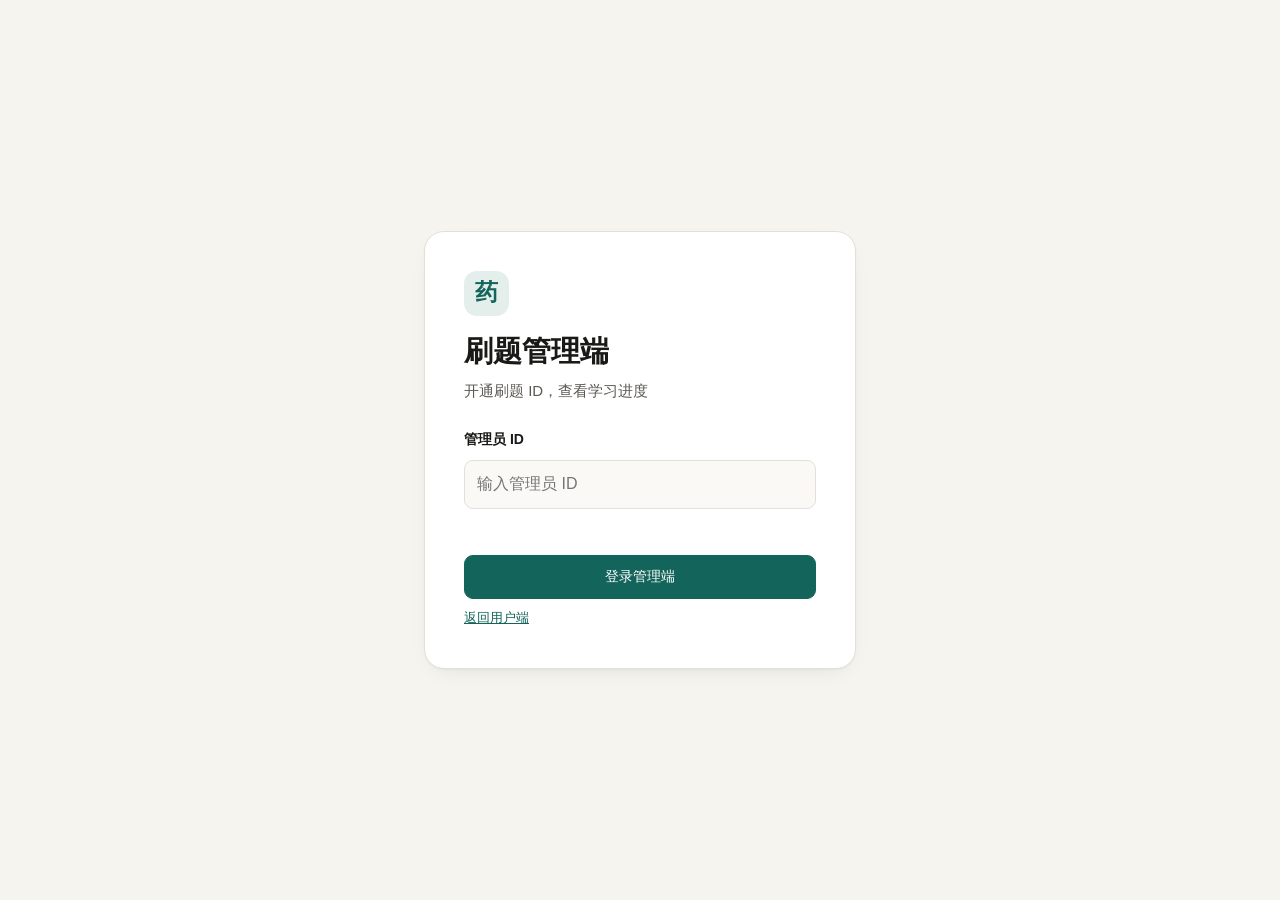
==== docs/admin/index.html @ aa3bf3d4 "Version the admin login module to bypass stale browser caches" ====
<!doctype html>
<html lang="zh-CN" data-theme="light">
<head>
  <meta charset="utf-8">
  <meta name="viewport" content="width=device-width, initial-scale=1">
  <meta name="referrer" content="no-referrer">
  <meta name="robots" content="noindex">
  <meta http-equiv="Content-Security-Policy" content="default-src 'self'; connect-src https://qjnqnchqqbuzjvlkytjl.supabase.co; style-src 'self'; object-src 'none'; base-uri 'none'; form-action 'none'">
  <title>药理学刷题 · 管理端</title>
  <link rel="icon" href="../icon.svg">
  <link rel="stylesheet" href="../quiz.css">
  <link rel="stylesheet" href="../portal.css">
</head>
<body>
<section class="portal" id="login">
  <div class="login-card">
    <div class="portal-icon" aria-hidden="true">药</div>
    <h1>刷题管理端</h1>
    <p>开通刷题 ID，查看学习进度</p>
    <form class="portal-form" id="admin-form">
      <label for="admin-id">管理员 ID</label>
      <input id="admin-id" type="password" autocomplete="off" spellcheck="false" placeholder="输入管理员 ID" required maxlength="40">
      <p id="login-error" class="form-error" role="alert"></p>
      <button class="btn primary" type="submit">登录管理端</button>
    </form>
    <a class="portal-link" href="../">返回用户端</a>
  </div>
</section>

<main class="admin-shell" id="dashboard" hidden>
  <header>
    <h1>刷题管理端</h1>
    <div><a href="../">打开用户端</a><button type="button" id="sign-out">退出登录</button></div>
  </header>
  <section class="admin-card">
    <h2>添加刷题 ID</h2>
    <form id="add-form" class="portal-form admin-form">
      <label for="student-label">姓名或备注</label>
      <input id="student-label" type="text" placeholder="用于在管理端区分学员" required maxlength="80" autocomplete="off">
      <button class="btn primary" type="submit">生成 ID</button>
    </form>
    <div class="issued" id="issued" hidden>
      <p>完整 ID 只在生成时显示，请复制后私下发给对应学员。</p>
      <div><input id="issued-id" type="text" readonly aria-label="新生成的刷题 ID"><button class="btn" type="button" id="copy-id">复制</button></div>
    </div>
    <p class="admin-feedback" id="feedback" role="status"></p>
  </section>

  <section class="admin-card admin-roster">
    <header>
      <h2>学员与学习进度 <small id="student-count"></small></h2>
      <button class="btn" type="button" id="reload">刷新</button>
    </header>
    <p id="empty-list">还没有学员，添加后可在此查看。</p>
    <div class="admin-table-wrap" id="table-wrap" hidden>
      <table class="admin-table">
        <thead><tr><th scope="col">学员</th><th scope="col">状态</th><th scope="col">已练题数</th><th scope="col">作答次数</th><th scope="col">正确率</th><th scope="col">错题</th><th scope="col">最近活动</th><th scope="col">操作</th></tr></thead>
        <tbody id="roster"></tbody>
      </table>
    </div>
  </section>
</main>
<script type="module" src="./admin.js?v=2"></script>
</body>
</html>
---- docs/quiz.css ----
:root{
  --bg:#F5F4EF; --bar:#CFE1DC; --surf:#FFFFFF; --surf2:#FAF9F5; --ink:#191917; --ink2:#5B5952; --ink3:#8C8A82;
  --line:#E3E0D7; --line2:#EFEDE6;
  --accent:#13645A; --accent-2:#0E4E46; --accent-soft:#E4EFEC; --btn:#13645A; --btn-2:#0C4C45;
  --ok:#2B7A53; --ok-soft:#E8F2EB; --bad:#B1443A; --bad-soft:#F8E9E6;
  --amber:#9A6B14; --amber-soft:#F8EFD9;
  --shadow:0 1px 2px rgba(25,25,23,.04), 0 8px 24px -12px rgba(25,25,23,.12);
  --r:14px;
}
[data-theme="dark"]{
  --bg:#15171A; --bar:#2B4B46; --surf:#1D2024; --surf2:#22262B; --ink:#E9E7E1; --ink2:#A2A099; --ink3:#76746E;
  --line:#2C3035; --line2:#262A2E;
  --accent:#5FBFAA; --accent-2:#8AD5C4; --accent-soft:#1E3531; --btn:#6FCFBD; --btn-2:#82DAC9;
  --ok:#66BF8E; --ok-soft:#1C2E25; --bad:#D98077; --bad-soft:#33231F;
  --amber:#D6A94F; --amber-soft:#2E2718;
  --shadow:0 1px 2px rgba(0,0,0,.3), 0 10px 30px -16px rgba(0,0,0,.6);
}
*{box-sizing:border-box;-webkit-tap-highlight-color:transparent}
html,body{margin:0;padding:0}
body{
  background:var(--bg); color:var(--ink);
  font-family:-apple-system,BlinkMacSystemFont,"PingFang SC","Hiragino Sans GB","Source Han Sans SC","Microsoft YaHei",sans-serif;
  font-size:15px; line-height:1.65; -webkit-font-smoothing:antialiased;
}
button{font-family:inherit;font-size:inherit;color:inherit;background:none;border:none;padding:0;cursor:pointer}
::selection{background:var(--accent-soft)}

.app{display:flex;min-height:100vh}
/* ---------- sidebar ---------- */
.side{
  width:236px;flex:0 0 236px;background:var(--surf);border-right:1px solid var(--line);
  padding:26px 18px 18px;display:flex;flex-direction:column;gap:22px;position:sticky;top:0;height:100vh;
}
.brand{padding:0 8px}
.brand b{display:block;font-size:19px;letter-spacing:.02em;font-weight:700}
.brand span{display:block;font-size:11.5px;color:var(--ink3);letter-spacing:.08em;margin-top:3px;text-transform:uppercase}
.nav{display:flex;flex-direction:column;gap:2px}
.nav button{
  display:flex;align-items:center;gap:10px;padding:9px 11px;border-radius:9px;
  color:var(--ink2);font-size:14.5px;text-align:left;transition:background .15s,color .15s;
}
.nav button:hover{background:var(--surf2);color:var(--ink)}
.nav button.on{background:var(--accent-soft);color:var(--accent);font-weight:600}
.nav button.on svg{stroke:var(--accent)}
.nav svg{width:17px;height:17px;stroke:var(--ink3);fill:none;stroke-width:1.7;stroke-linecap:round;stroke-linejoin:round;flex:0 0 17px}
.nav .cnt{margin-left:auto;font-size:11.5px;color:var(--ink3);font-variant-numeric:tabular-nums;background:var(--surf2);padding:1px 6px;border-radius:6px}
.side-foot{margin-top:auto;display:flex;flex-direction:column;gap:10px;border-top:1px solid var(--line2);padding-top:14px}
.tiny{font-size:12px;color:var(--ink3);line-height:1.6;padding:0 8px}
.iconbtn{
  display:flex;align-items:center;gap:8px;font-size:13px;color:var(--ink2);padding:7px 9px;border-radius:8px;
}
.iconbtn:hover{background:var(--surf2);color:var(--ink)}
.iconbtn svg{width:15px;height:15px;stroke:currentColor;fill:none;stroke-width:1.7;stroke-linecap:round;stroke-linejoin:round}

/* ---------- main ---------- */
main{flex:1;min-width:0;padding:40px 46px 90px;max-width:1080px;margin:0 auto}
.page-head{margin-bottom:30px}
.page-head h1{margin:0;font-size:27px;font-weight:700;letter-spacing:-.01em}
.page-head p{margin:7px 0 0;color:var(--ink2);font-size:13.5px}
.eyebrow{font-size:11.5px;letter-spacing:.14em;text-transform:uppercase;color:var(--ink3);margin-bottom:9px}

/* hero */
.hero{
  background:var(--surf);border:1px solid var(--line);border-radius:var(--r);padding:26px 28px;
  display:flex;align-items:center;gap:34px;box-shadow:var(--shadow);flex-wrap:wrap;
}
.ring{position:relative;width:112px;height:112px;flex:0 0 112px}
.ring .disc{
  width:100%;height:100%;border-radius:50%;
  background:conic-gradient(var(--accent) calc(var(--p) * 1%), var(--line2) 0);
  display:grid;place-items:center;
}
.ring .disc::after{content:"";position:absolute;inset:9px;background:var(--surf);border-radius:50%}
.ring .mid{position:relative;z-index:1;text-align:center;line-height:1.15}
.ring .mid b{display:block;font-size:26px;font-weight:700;font-variant-numeric:tabular-nums;letter-spacing:-.02em}
.ring .mid span{font-size:11px;color:var(--ink3)}
.kpis{display:flex;gap:32px;flex-wrap:wrap;flex:1;justify-content:space-between;padding-right:8px}
.kpi b{display:block;font-size:23px;font-weight:700;font-variant-numeric:tabular-nums;letter-spacing:-.01em}
.kpi span{font-size:12.5px;color:var(--ink3)}
.kpi small{font-size:12px;color:var(--ink3);margin-left:3px;font-weight:400}

/* quick */
.quick{display:grid;grid-template-columns:repeat(4,1fr);gap:12px;margin:16px 0 34px}
.qbtn{
  background:var(--surf);border:1px solid var(--line);border-radius:11px;padding:14px 16px;text-align:left;
  transition:border-color .15s,transform .15s,box-shadow .15s;
}
.qbtn:hover{border-color:var(--accent);box-shadow:var(--shadow);transform:translateY(-1px)}
.qbtn b{display:block;font-size:14.5px;font-weight:600}
.qbtn span{display:block;font-size:12px;color:var(--ink3);margin-top:3px}
.qbtn.primary{background:var(--btn);border-color:var(--btn);color:#fff}
.qbtn.primary b{color:#fff}
.qbtn.primary span{color:rgba(255,255,255,.72)}
.qbtn.primary:hover{background:var(--btn-2);border-color:var(--btn-2)}

.sec-title{display:flex;align-items:baseline;gap:10px;margin:0 0 14px}
.sec-title h2{margin:0;font-size:15px;font-weight:600;letter-spacing:.01em}
.sec-title em{font-style:normal;font-size:12.5px;color:var(--ink3)}

.chapters{display:grid;grid-template-columns:repeat(auto-fill,minmax(232px,1fr));gap:12px}
.chap{
  background:var(--surf);border:1px solid var(--line);border-radius:12px;padding:15px 16px 13px;text-align:left;
  transition:border-color .15s,box-shadow .15s,transform .15s;position:relative;overflow:hidden;
}
.chap:hover{border-color:var(--accent);box-shadow:var(--shadow);transform:translateY(-1px)}
.chap .row1{display:flex;justify-content:space-between;align-items:center;color:var(--ink3);font-size:11.5px;letter-spacing:.06em}
.chap .row1 .no{font-variant-numeric:tabular-nums;font-weight:600}
.chap h3{margin:7px 0 12px;font-size:14.5px;font-weight:600;line-height:1.45}
.track{height:3px;background:var(--line2);border-radius:2px;overflow:hidden}
.track i{display:block;height:100%;background:var(--accent);border-radius:2px;transition:width .4s}
.chap .meta{display:flex;justify-content:space-between;font-size:11.5px;color:var(--ink3);margin-top:8px;font-variant-numeric:tabular-nums}

/* ---------- practice ---------- */
.ptop{display:flex;align-items:center;gap:14px;margin-bottom:24px;position:sticky;top:0;z-index:20;background:var(--bg);padding:8px 0 10px}
.ptop .mid{flex:1;min-width:0}
.ptop .lbl{display:flex;justify-content:space-between;font-size:12px;color:var(--ink3);margin-bottom:6px;gap:12px}
.ptop .lbl b{color:var(--ink);font-weight:600;font-size:12.5px;white-space:nowrap;overflow:hidden;text-overflow:ellipsis}
.bar{height:3px;background:var(--line);border-radius:2px;overflow:hidden}
.bar i{display:block;height:100%;background:var(--accent);transition:width .3s}
.round{
  width:34px;height:34px;flex:0 0 34px;border-radius:9px;display:grid;place-items:center;
  border:1px solid var(--line);background:var(--surf);color:var(--ink2);
}
.round:hover{border-color:var(--accent);color:var(--accent)}
.round svg{width:16px;height:16px;stroke:currentColor;fill:none;stroke-width:1.8;stroke-linecap:round;stroke-linejoin:round}

.qcard{background:var(--surf);border:1px solid var(--line);border-radius:var(--r);padding:30px 34px 26px;box-shadow:var(--shadow)}
.qmeta{display:flex;align-items:center;gap:8px;margin-bottom:14px;flex-wrap:wrap}
.qmeta .qno{font-size:12px;color:var(--ink3);font-variant-numeric:tabular-nums;letter-spacing:.04em}
.pill{font-size:11px;padding:2px 7px;border-radius:5px;border:1px solid var(--line);color:var(--ink2);letter-spacing:.03em}
.pill.multi{background:var(--accent-soft);border-color:transparent;color:var(--accent)}
.pill.warn{background:var(--amber-soft);border-color:transparent;color:var(--amber)}
.pill.mine{background:var(--bad-soft);border-color:transparent;color:var(--bad)}
.stem{margin:0 0 22px;font-size:18.5px;line-height:1.72;font-weight:600;letter-spacing:.005em}
.stem .hl{background:linear-gradient(transparent 62%, var(--accent-soft) 0);padding:0 1px}

.opts{display:flex;flex-direction:column;gap:9px}
.opt{
  display:flex;gap:13px;align-items:flex-start;text-align:left;width:100%;
  border:1px solid var(--line);background:var(--surf);border-radius:10px;padding:12px 14px;
  transition:border-color .14s,background .14s;
}
.opt:hover{border-color:var(--ink3)}
.opt .k{
  flex:0 0 24px;height:24px;border-radius:6px;border:1px solid var(--line);background:var(--surf2);
  display:grid;place-items:center;font-size:12.5px;font-weight:600;color:var(--ink2);
  font-variant-numeric:tabular-nums;margin-top:1px;transition:all .14s;
}
.opt .body{flex:1;min-width:0;font-size:15px;line-height:1.68;color:var(--ink)}
.opt .ex{display:none;margin-top:6px;font-size:13px;line-height:1.65;color:var(--ink3);border-left:2px solid var(--line);padding-left:9px}
.opt .mk{flex:0 0 16px;height:16px;margin-top:4px;opacity:0;transition:opacity .15s}
.opt .mk svg{width:16px;height:16px;stroke-width:2.4;fill:none;stroke-linecap:round;stroke-linejoin:round}
.opt.picked{border-color:var(--ink);background:var(--surf2)}
.opt.picked .k{background:var(--ink);border-color:var(--ink);color:var(--surf)}
.opt.done{cursor:default}
.opt.done:hover{border-color:var(--line)}
.opt.right{border-color:var(--ok);background:var(--ok-soft)}
.opt.right .k{background:var(--ok);border-color:var(--ok);color:#fff}
.opt.right .mk{opacity:1;stroke:var(--ok)}
.opt.bad{border-color:var(--bad);background:var(--bad-soft)}
.opt.bad .k{background:var(--bad);border-color:var(--bad);color:#fff}
.opt.bad .mk{opacity:1;stroke:var(--bad)}
.opt.dim{opacity:.62}
.opt.filled .ex{display:block}
.opt.right .ex{border-color:rgba(43,122,83,.3)}
.opt.bad .ex{border-color:rgba(177,68,58,.3)}

.verdict{
  margin-top:20px;border-top:1px dashed var(--line);padding-top:16px;
  display:flex;align-items:center;gap:10px;flex-wrap:wrap;font-size:14px;animation:up .22s ease-out;
}
@keyframes up{from{opacity:0;transform:translateY(5px)}to{opacity:1;transform:none}}
.verdict .tag{font-weight:700;font-size:14.5px;display:inline-flex;align-items:center;gap:6px;white-space:nowrap}
.verdict .tag svg{width:16px;height:16px;flex:0 0 16px;stroke:currentColor;fill:none;stroke-width:2.6;stroke-linecap:round;stroke-linejoin:round}
.verdict .tag.ok{color:var(--ok)} .verdict .tag.bad{color:var(--bad)}
.verdict .key{color:var(--ink3);font-size:13px}
.verdict .key b{color:var(--ink);letter-spacing:.14em;font-size:14px;font-weight:700}
.verdict .key b.mine{color:var(--bad)}
.verdict .dot{color:var(--line);font-size:11px}
.warnbox{
  margin-top:14px;background:var(--amber-soft);color:var(--amber);border-radius:9px;
  padding:10px 13px;font-size:12.8px;line-height:1.65;
}
.bookline{margin-top:14px;display:flex;gap:10px;font-size:13px;color:var(--ink2);line-height:1.68;align-items:flex-start}
.bookline .bk{
  flex:0 0 auto;font-size:11px;padding:2px 7px;border-radius:5px;background:var(--surf2);
  border:1px solid var(--line);color:var(--ink2);letter-spacing:.04em;margin-top:2px;
}
.noteline{margin-top:11px;font-size:13px;color:var(--ink2);line-height:1.7}
.noteline::first-line{color:var(--ink2)}

.pfoot{display:flex;align-items:center;gap:10px;margin-top:20px}
.pfoot .sp{flex:1}
.btn{
  display:inline-flex;align-items:center;justify-content:center;gap:7px;height:40px;padding:0 20px;
  border-radius:9px;border:1px solid var(--line);background:var(--surf);font-size:14px;font-weight:500;
  transition:all .15s;
}
.btn:hover{border-color:var(--ink3)}
.btn.primary{background:var(--btn);border-color:var(--btn);color:#fff}
.btn.primary:hover{background:var(--btn-2);border-color:var(--btn-2)}
[data-theme="dark"] .btn.primary,[data-theme="dark"] .qbtn.primary{color:#0A1A17}
[data-theme="dark"] .qbtn.primary span{color:rgba(10,26,23,.62)}
[data-theme="dark"] .qbtn.primary b{color:#0A1A17}
.btn.ghost{border-color:transparent;color:var(--ink2)}
.btn.ghost:hover{background:var(--surf);color:var(--ink)}
.btn[disabled]{opacity:.4;cursor:not-allowed}
.btn svg{width:15px;height:15px;stroke:currentColor;fill:none;stroke-width:2;stroke-linecap:round;stroke-linejoin:round}
.kbd{font-size:11px;color:var(--ink3);border:1px solid var(--line);border-bottom-width:2px;border-radius:4px;padding:1px 5px;font-family:inherit}
.favbtn.on{color:var(--amber);border-color:var(--amber)}
.favbtn.on svg{fill:var(--amber);stroke:var(--amber)}

/* answer sheet */
.sheet{
  position:fixed;inset:0;z-index:60;background:rgba(20,20,18,.26);
  display:none;align-items:flex-start;justify-content:flex-end;
}
.sheet.on{display:flex}
.sheet .panel{
  width:min(400px,92vw);height:100%;background:var(--surf);border-left:1px solid var(--line);
  padding:22px 22px 28px;overflow:auto;animation:slide .25s cubic-bezier(.2,.8,.3,1);
}
@keyframes slide{from{transform:translateX(20px);opacity:.6}to{transform:none;opacity:1}}
.sheet h3{margin:0 0 4px;font-size:15px}
.sheet .sub{font-size:12px;color:var(--ink3);margin-bottom:18px}
.grid{display:grid;grid-template-columns:repeat(auto-fill,minmax(38px,1fr));gap:7px}
.cell{
  aspect-ratio:1;border-radius:7px;border:1px solid var(--line);font-size:12.5px;
  display:grid;place-items:center;color:var(--ink2);font-variant-numeric:tabular-nums;
}
.cell:hover{border-color:var(--ink3)}
.cell.cur{outline:2px solid var(--accent);outline-offset:-2px;font-weight:700}
.cell.right{background:var(--ok-soft);border-color:transparent;color:var(--ok);font-weight:600}
.cell.bad{background:var(--bad-soft);border-color:transparent;color:var(--bad);font-weight:600}
.cell.pick{background:var(--accent-soft);border-color:transparent;color:var(--accent);font-weight:700}
.legend{display:flex;gap:14px;font-size:11.5px;color:var(--ink3);margin:14px 0 20px;flex-wrap:wrap}
.legend i{display:inline-block;width:9px;height:9px;border-radius:3px;margin-right:5px;vertical-align:middle}

/* list */
.list{display:flex;flex-direction:column;gap:9px}
.item{
  background:var(--surf);border:1px solid var(--line);border-radius:11px;padding:14px 16px;text-align:left;
  display:flex;gap:12px;align-items:flex-start;transition:border-color .15s,box-shadow .15s;
}
.item:hover{border-color:var(--accent);box-shadow:var(--shadow)}
.item .txt{flex:1;min-width:0;font-size:14.3px;line-height:1.62}
.item .meta{font-size:11.5px;color:var(--ink3);margin-top:5px;display:flex;gap:9px;flex-wrap:wrap}
.item .snip{margin-top:6px;font-size:12.5px;line-height:1.6;color:var(--ink3);border-left:2px solid var(--line);padding-left:9px}
.item .badge{flex:0 0 auto;font-size:11px;padding:2px 7px;border-radius:5px;background:var(--surf2);color:var(--ink3);height:fit-content}
.item .chev{flex:0 0 14px;color:var(--ink3);font-size:18px;line-height:1.4;margin-top:1px}

/* stats */
.cards2{display:grid;grid-template-columns:repeat(auto-fill,minmax(180px,1fr));gap:12px;margin-bottom:30px}
.stat{background:var(--surf);border:1px solid var(--line);border-radius:12px;padding:16px 18px}
.stat b{display:block;font-size:24px;font-weight:700;font-variant-numeric:tabular-nums;letter-spacing:-.02em}
.stat span{font-size:12.5px;color:var(--ink3)}
.chart{margin-bottom:34px}
.chart .row{display:flex;gap:10px}
.chart .row.bars{align-items:flex-end;border-bottom:1px solid var(--line);height:116px}
.chart .row.bars .c{height:100%}
.chart .c{flex:1;display:flex;flex-direction:column;align-items:center;justify-content:flex-end;gap:7px}
.chart .c .v{height:14px;font-size:11px;color:var(--ink3);font-variant-numeric:tabular-nums}
.chart .c i{width:min(100%,30px);background:var(--bar);border-radius:3px 3px 0 0;min-height:2px;flex:0 0 auto;transition:height .45s cubic-bezier(.2,.8,.3,1)}
.chart .c.today i{background:var(--btn)}
.chart .c.today .v{color:var(--accent);font-weight:700}
.chart .labs .c{padding-top:8px}
.chart .labs em{font-style:normal;font-size:10.5px;color:var(--ink3);font-variant-numeric:tabular-nums}
.chart .labs .c.today em{color:var(--accent);font-weight:600}
.sbars{display:flex;flex-direction:column;gap:11px}
.sbar{display:grid;grid-template-columns:152px 1fr 104px;gap:16px;align-items:center;font-size:13px}
.sbar .nm{color:var(--ink2);white-space:nowrap;overflow:hidden;text-overflow:ellipsis;line-height:1.4}
.sbar .track{height:6px;border-radius:3px}
.sbar .val{display:flex;justify-content:flex-end;align-items:baseline;gap:9px;font-variant-numeric:tabular-nums}
.sbar .val b{font-size:12.5px;font-weight:600;color:var(--ink2)}
.sbar .val span{font-size:11.5px;color:var(--ink3)}

/* search */
.searchbox{display:flex;align-items:center;gap:10px;border:1px solid var(--line);background:var(--surf);border-radius:11px;padding:11px 15px;margin-bottom:18px}
.searchbox input{flex:1;border:none;outline:none;background:none;font-size:15px;color:var(--ink)}
.searchbox input::placeholder{color:var(--ink3)}
.searchbox svg{width:17px;height:17px;stroke:var(--ink3);fill:none;stroke-width:1.8}
mark{background:var(--accent-soft);color:var(--accent);border-radius:2px;padding:0 1px}

/* result */
.result{background:var(--surf);border:1px solid var(--line);border-radius:var(--r);padding:34px;box-shadow:var(--shadow);text-align:center}
.result .score{font-size:52px;font-weight:700;letter-spacing:-.03em;font-variant-numeric:tabular-nums;line-height:1.1}
.result .score small{font-size:16px;color:var(--ink3);font-weight:500;margin-left:4px}
.result .sub{color:var(--ink2);font-size:13.5px;margin-top:6px}
.result .row{display:flex;justify-content:center;gap:40px;margin:26px 0 4px;flex-wrap:wrap}
.result .row div{font-size:12.5px;color:var(--ink3)}
.seg{display:flex;height:7px;border-radius:4px;overflow:hidden;background:var(--line2);margin:24px 0 6px;gap:2px}
.seg i{display:block;height:100%}
.segcap{display:flex;gap:20px;justify-content:center;font-size:11.5px;color:var(--ink3);margin-bottom:2px}
.segcap s{text-decoration:none;display:inline-flex;align-items:center;gap:6px}
.segcap u{text-decoration:none;width:8px;height:8px;border-radius:2px;display:inline-block}
.result .row b{display:block;font-size:19px;color:var(--ink);font-variant-numeric:tabular-nums;margin-bottom:2px}

.modal{position:fixed;inset:0;z-index:70;background:rgba(20,20,18,.4);display:none;align-items:center;justify-content:center;padding:20px}
.modal.on{display:flex}
.modal .card{background:var(--surf);border-radius:16px;border:1px solid var(--line);max-width:520px;width:100%;padding:26px 28px;box-shadow:0 30px 60px -30px rgba(0,0,0,.4);animation:up .2s}
.modal h3{margin:0 0 4px;font-size:17px}
.modal .sub{font-size:12.5px;color:var(--ink3);margin-bottom:18px}
.modal ul{margin:0;padding-left:18px;font-size:13.5px;line-height:1.85;color:var(--ink2)}
.modal li{margin-bottom:7px}
.modal li b{color:var(--ink);font-weight:600}
.modal .acts{display:flex;justify-content:space-between;align-items:center;gap:10px;margin-top:22px;border-top:1px solid var(--line2);padding-top:16px}
.danger{font-size:12.5px;color:var(--bad)}
.empty{text-align:center;padding:70px 20px;color:var(--ink3)}
.empty b{display:block;font-size:15px;color:var(--ink2);margin-bottom:6px}
.empty p{margin:0;font-size:13px}

.stack{display:flex;flex-direction:column;gap:12px}
.mobile-nav{display:none}
@media (max-width:900px){
  .side{display:none}
  main{padding:18px 14px 160px;max-width:100%}
  .page-head h1{font-size:22px}
  .hero{padding:18px;gap:18px;display:grid;grid-template-columns:78px 1fr;align-items:center}
  .ring{width:78px;height:78px;flex-basis:78px}
  .ring .mid b{font-size:20px}
  .ring .mid span{font-size:10px}
  .kpis{display:grid;grid-template-columns:1fr 1fr;gap:13px 10px;padding:0}
  .kpi b{font-size:19px}
  .kpi b small{font-size:11px}
  .kpi span{font-size:11.5px}
  .chapters{grid-template-columns:1fr 1fr;gap:10px}
  .chap{padding:12px 13px 11px}
  .chap h3{margin:5px 0 9px;font-size:13px;line-height:1.4;min-height:36px}
  .chap .meta{font-size:10.5px;margin-top:7px}
  .quick{grid-template-columns:1fr 1fr}
  .qcard{padding:20px 17px 18px;border-radius:12px}
  .stem{font-size:17px}
  .opt{padding:11px 12px;gap:10px}
  .opt .body{font-size:14.5px}
  .pfoot.fix{
    position:fixed;left:0;right:0;bottom:58px;z-index:35;margin:0;
    background:var(--surf);border-top:1px solid var(--line);
    padding:9px 14px calc(9px + env(safe-area-inset-bottom));gap:8px;
  }
  .pfoot.fix .btn{height:42px;padding:0 15px;white-space:nowrap}
  .pfoot.fix .btn.ghost{padding:0 12px}
  .sbar{grid-template-columns:100px 1fr 52px;gap:9px}
  .mobile-nav{
    display:flex;position:fixed;bottom:0;left:0;right:0;height:58px;background:var(--surf);
    border-top:1px solid var(--line);z-index:40;padding-bottom:env(safe-area-inset-bottom);
  }
  .mobile-nav button{flex:1;display:flex;flex-direction:column;align-items:center;justify-content:center;gap:3px;font-size:10px;color:var(--ink3)}
  .mobile-nav button.on{color:var(--accent)}
  .mobile-nav svg{width:19px;height:19px;stroke:currentColor;fill:none;stroke-width:1.7;stroke-linecap:round;stroke-linejoin:round}
  .result{padding:24px 18px}
}
---- docs/portal.css ----
[hidden] { display: none !important; }
:focus-visible { outline: 2px solid var(--accent); outline-offset: 3px; }
a { color: var(--accent); }
button:disabled { cursor: default; }
.portal { min-height: 100svh; display: grid; place-items: center; padding: 24px 16px; }
.login-card { width: min(100%, 432px); padding: clamp(24px, 6vw, 39px); background: var(--surf); border: 1px solid var(--line); border-radius: 20px; box-shadow: var(--shadow); }
.login-card h1 { margin: 12px 0 4px; font-size: clamp(22px, 5.8vw, 29px); }
.login-card p { margin: 4px 0 24px; color: var(--ink2); }
.portal-icon { width: 45px; height: 45px; display: grid; place-items: center; background: var(--accent-soft); color: var(--accent); font-size: 23px; font-weight: 700; border-radius: 13px; }
.portal-form { display: grid; gap: 9px; }
.portal-form label { font-size: 14px; font-weight: 650; }
.portal-form input, .issued input { width: 100%; min-width: 0; border: 1px solid var(--line); background: var(--surf2); color: var(--ink); border-radius: 9px; padding: 10px 12px; min-height: 44px; font: inherit; font-size: 16px; }
.portal-form .btn { min-height: 44px; }
.portal-form .btn:disabled { opacity: .6; }
.portal-form .form-error { margin: 2px 0; min-height: 24px; font-size: 13px; color: var(--bad); }
.login-card .portal-link { display: inline-block; margin-top: 8px; font-size: 13px; }
.workspace { flex: 1; min-width: 0; }
.workspace > main { padding-top: 20px; }
.account-bar { display: flex; flex-wrap: wrap; align-items: center; gap: 8px 16px; justify-content: space-between; min-height: 45px; padding: 7px 22px; background: var(--surf); border-bottom: 1px solid var(--line); font-size: 13px; }
.account-bar .account-label { min-width: 0; overflow-wrap: anywhere; color: var(--ink2); flex: 1; }
.account-bar button { color: var(--accent); padding: 4px; }
.sync-status { color: var(--ink2); }
.sync-status[data-state='error'] { color: var(--bad); }
.admin-shell { max-width: 1080px; width: 100%; margin: 0 auto; padding: 28px 23px 60px; }
.admin-shell h1 { margin: 0; font-size: clamp(22px, 5vw, 29px); }
.admin-shell header, .admin-roster header { display: flex; flex-wrap: wrap; gap: 12px; justify-content: space-between; align-items: center; }
.admin-shell header a { font-size: 13px; }
.admin-shell header button { margin-left: 12px; }
.admin-shell h2 { font-size: 17px; margin: 0 0 10px; }
.admin-card { background: var(--surf); border: 1px solid var(--line); padding: 18px; border-radius: var(--r); margin-top: 19px; box-shadow: var(--shadow); }
.admin-card p { color: var(--ink2); font-size: 14px; margin: 3px 0 13px; }
.admin-form { grid-template-columns: minmax(120px, 330px) auto; justify-content: start; align-items: end; }
.admin-form label { grid-column: 1 / -1; }
.admin-form .btn { padding-inline: 13px; white-space: nowrap; }
.issued { margin-top: 14px; padding: 12px; border-radius: 10px; background: var(--accent-soft); }
.issued div { display: flex; align-items: center; gap: 8px; }
.issued input { font-family: ui-monospace, monospace; font-size: 13px; background: var(--surf); }
.admin-feedback { padding: 0; margin: 12px 0 0; color: var(--ink2); min-height: 20px; font-size: 13px; }
.admin-feedback[data-error='true'] { color: var(--bad); }
.admin-table-wrap { overflow-x: auto; }
.admin-table { width: 100%; border-collapse: collapse; margin-top: 6px; text-align: left; font-size: 13px; }
.admin-table td,.admin-table th { padding: 10px; white-space: nowrap; border-bottom: 1px solid var(--line2); }
.admin-table th { color: var(--ink2); }
.admin-table td:first-child { white-space: normal; min-width: 110px; max-width: 230px; overflow-wrap: anywhere; }
.admin-table small { color: var(--ink2); }
.admin-table button { color: var(--accent); padding: 4px; }
@media (max-width: 600px) {
  .account-bar { padding: 7px 12px; gap: 6px 9px; }
  .admin-shell { padding: 22px 12px 40px; }
  .admin-card { padding: 14px; }
}
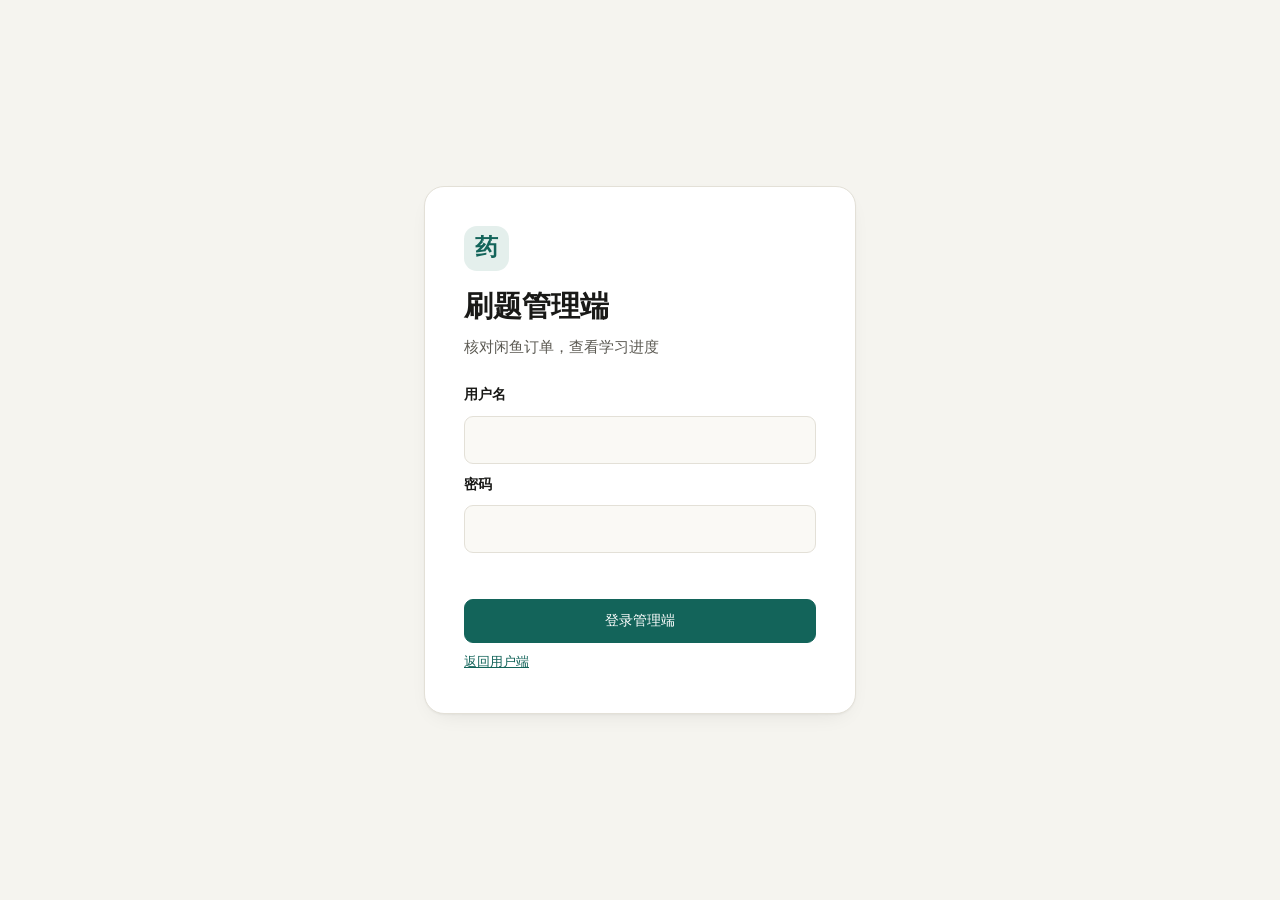
==== commit a370a600: "Update docs/admin/index.html for order registration" ====
--- a/docs/admin/index.html
+++ b/docs/admin/index.html
@@ -8,40 +8,54 @@
   <meta http-equiv="Content-Security-Policy" content="default-src 'self'; connect-src https://qjnqnchqqbuzjvlkytjl.supabase.co; style-src 'self'; object-src 'none'; base-uri 'none'; form-action 'none'">
   <title>药理学刷题 · 管理端</title>
   <link rel="icon" href="../icon.svg">
-  <link rel="stylesheet" href="../quiz.css">
-  <link rel="stylesheet" href="../portal.css">
+  <link rel="stylesheet" href="../quiz.css?v=6">
+  <link rel="stylesheet" href="../portal.css?v=10">
 </head>
 <body>
 <section class="portal" id="login">
   <div class="login-card">
     <div class="portal-icon" aria-hidden="true">药</div>
     <h1>刷题管理端</h1>
-    <p>开通刷题 ID，查看学习进度</p>
+    <p>核对闲鱼订单，查看学习进度</p>
     <form class="portal-form" id="admin-form">
-      <label for="admin-id">管理员 ID</label>
-      <input id="admin-id" type="password" autocomplete="off" spellcheck="false" placeholder="输入管理员 ID" required maxlength="40">
+      <label for="admin-username">用户名</label>
+      <input id="admin-username" type="text" autocomplete="username" spellcheck="false" autocapitalize="off" required maxlength="40">
+      <label for="admin-password">密码</label>
+      <input id="admin-password" type="password" autocomplete="current-password" required maxlength="72">
       <p id="login-error" class="form-error" role="alert"></p>
       <button class="btn primary" type="submit">登录管理端</button>
     </form>
-    <a class="portal-link" href="../">返回用户端</a>
+    <a class="portal-link" href="../?v=10">返回用户端</a>
   </div>
 </section>
 
 <main class="admin-shell" id="dashboard" hidden>
   <header>
-    <h1>刷题管理端</h1>
-    <div><a href="../">打开用户端</a><button type="button" id="sign-out">退出登录</button></div>
+    <div><h1>刷题管理端</h1><small id="admin-account"></small></div>
+    <div><a href="../?v=10">打开用户端</a><button type="button" id="sign-out">退出登录</button></div>
   </header>
   <section class="admin-card">
-    <h2>添加刷题 ID</h2>
-    <form id="add-form" class="portal-form admin-form">
-      <label for="student-label">姓名或备注</label>
-      <input id="student-label" type="text" placeholder="用于在管理端区分学员" required maxlength="80" autocomplete="off">
-      <button class="btn primary" type="submit">生成 ID</button>
-    </form>
-    <div class="issued" id="issued" hidden>
-      <p>完整 ID 只在生成时显示，请复制后私下发给对应学员。</p>
-      <div><input id="issued-id" type="text" readonly aria-label="新生成的刷题 ID"><button class="btn" type="button" id="copy-id">复制</button></div>
+    <h2>闲鱼订单</h2>
+    <p>注册订单可先开通。核验不通过时，平台会停用对应账号。AI 订单审核通过后发放 100 次额度。</p>
+    <div class="order-toolbar">
+      <label for="order-filter">审核状态</label>
+      <select id="order-filter">
+        <option value="pending">待核对</option>
+        <option value="approved">已通过</option>
+        <option value="rejected">未通过</option>
+      </select>
+      <button class="btn" type="button" id="orders-reload">刷新</button>
+    </div>
+    <p id="orders-empty" hidden>没有这个状态的订单。</p>
+    <div class="admin-table-wrap" id="orders-table-wrap" hidden>
+      <table class="admin-table">
+        <thead><tr><th scope="col">闲鱼订单编号</th><th scope="col">类型</th><th scope="col">学员</th><th scope="col">提交时间</th><th scope="col">操作</th></tr></thead>
+        <tbody id="orders-table"></tbody>
+      </table>
+    </div>
+    <div class="order-toolbar" id="orders-pages" hidden>
+      <button class="btn" type="button" id="orders-prev">上一页</button>
+      <button class="btn" type="button" id="orders-next">下一页</button>
     </div>
     <p class="admin-feedback" id="feedback" role="status"></p>
   </section>
@@ -51,15 +65,50 @@
       <h2>学员与学习进度 <small id="student-count"></small></h2>
       <button class="btn" type="button" id="reload">刷新</button>
     </header>
-    <p id="empty-list">还没有学员，添加后可在此查看。</p>
+    <p id="empty-list">还没有学员，注册后可在此查看。</p>
     <div class="admin-table-wrap" id="table-wrap" hidden>
       <table class="admin-table">
-        <thead><tr><th scope="col">学员</th><th scope="col">状态</th><th scope="col">已练题数</th><th scope="col">作答次数</th><th scope="col">正确率</th><th scope="col">错题</th><th scope="col">最近活动</th><th scope="col">操作</th></tr></thead>
+        <thead><tr><th scope="col">学员</th><th scope="col">状态</th><th scope="col">已练题数</th><th scope="col">作答次数</th><th scope="col">正确率</th><th scope="col">错题</th><th scope="col">最近活动</th><th scope="col">AI 额度</th><th scope="col">操作</th></tr></thead>
         <tbody id="roster"></tbody>
       </table>
     </div>
   </section>
+  <section class="admin-card" id="student-detail" hidden>
+    <header><h2 id="detail-title">学员详情</h2><button class="btn" id="close-detail" type="button">关闭详情</button></header>
+    <label>查看范围 <select id="detail-filter"><option value="comments">有评论的题</option><option value="all">全部学习记录</option><option value="wrong">待复习错题</option></select></label>
+    <div id="detail-content"></div>
+  </section>
+  <section class="admin-card">
+    <h2>AI 解析设置</h2>
+    <p>填写你申请的模型 API Key 并启用后，学员可使用 AI 一键解析。调用仅发送当前题目和题库解析。</p>
+    <form id="ai-form" class="ai-form">
+      <label>模型服务商<select id="ai-provider"><option value="doubao">豆包 · 火山方舟</option><option value="gemini">Google Gemini</option><option value="siliconflow">硅基流动</option></select></label>
+      <label>模型或推理接入点 ID<input id="ai-model" required maxlength="200" placeholder="例如 doubao-seed-2-0-mini-260428"></label>
+      <label>API Key<input id="ai-key" type="password" autocomplete="off" maxlength="1024" placeholder="已有密钥时，留空可继续使用"></label>
+      <label>普通学员默认每日免费额度<input id="ai-limit" type="number" min="1" max="100" value="20" required></label>
+      <label><input id="ai-enabled" type="checkbox">启用 AI 解析</label>
+      <p id="ai-state" role="status"></p>
+      <button type="submit" class="btn primary">保存 AI 设置</button>
+    </form>
+    <p>服务商的免费额度以账户控制台为准。可先使用豆包的安心体验模式，或查看 Gemini 的免费层。</p>
+    <p><a href="https://signin.volcengine.com/auth/signup" target="_blank" rel="noreferrer">注册火山引擎</a> · <a href="https://ark.volcengine.com/region:cn-beijing/apikey" target="_blank" rel="noreferrer">火山方舟 API Key</a> · <a href="https://docs.volcengine.com/docs/ark/free-inference-quota?lang=zh" target="_blank" rel="noreferrer">豆包免费额度说明</a> · <a href="https://ai.google.dev/gemini-api/docs/pricing" target="_blank" rel="noreferrer">Gemini 免费层说明</a></p>
+  </section>
+  <dialog id="quota-dialog" class="admin-card quota-dialog">
+    <h2 id="quota-title">学员 AI 额度</h2>
+    <p id="quota-status"></p>
+    <form id="quota-form" class="ai-form">
+      <label>每日免费次数（留空使用默认）<input id="quota-daily" type="number" min="0" max="1000"></label>
+      <button type="submit" class="btn primary">保存每日次数</button>
+    </form>
+    <form id="balance-form" class="ai-form">
+      <label>调整升级余额（负数扣减）<input id="quota-adjustment" type="number" min="-100000" max="100000" required></label>
+      <button type="submit" class="btn">确认调整</button>
+      <button type="button" id="quota-package" class="btn">确认到账并充值</button>
+    </form>
+    <p id="quota-feedback" role="status"></p>
+    <button type="button" class="btn" id="quota-close">关闭</button>
+  </dialog>
 </main>
-<script type="module" src="./admin.js?v=2"></script>
+<script type="module" src="./admin.js?v=10"></script>
 </body>
 </html>
--- a/docs/portal.css
+++ b/docs/portal.css
@@ -29,8 +29,8 @@
 .admin-shell h2 { font-size: 17px; margin: 0 0 10px; }
 .admin-card { background: var(--surf); border: 1px solid var(--line); padding: 18px; border-radius: var(--r); margin-top: 19px; box-shadow: var(--shadow); }
 .admin-card p { color: var(--ink2); font-size: 14px; margin: 3px 0 13px; }
-.admin-form { grid-template-columns: minmax(120px, 330px) auto; justify-content: start; align-items: end; }
-.admin-form label { grid-column: 1 / -1; }
+.admin-form { grid-template-columns: minmax(125px, 290px) minmax(150px, 290px) auto; justify-content: start; align-items: end; }
+.admin-field { display: grid; gap: 6px; }
 .admin-form .btn { padding-inline: 13px; white-space: nowrap; }
 .issued { margin-top: 14px; padding: 12px; border-radius: 10px; background: var(--accent-soft); }
 .issued div { display: flex; align-items: center; gap: 8px; }
@@ -48,4 +48,48 @@
   .account-bar { padding: 7px 12px; gap: 6px 9px; }
   .admin-shell { padding: 22px 12px 40px; }
   .admin-card { padding: 14px; }
+  .admin-form { grid-template-columns: minmax(0, 1fr); justify-content: stretch; }
 }
+.study-tools,.study-filters,.study-controls { display:flex; flex-wrap:wrap; gap:8px; margin:16px 0; align-items:center; }
+.study-note,.study-ai { margin-top:20px; padding-top:16px; border-top:1px solid var(--line); }
+.study-note label { font-weight:650; }
+.study-note .tiny,.study-ai .tiny { padding:0; }
+.study-note textarea { width:100%;resize:vertical;min-height:100px;padding:12px;font:inherit;line-height:1.65;border:1px solid var(--line);border-radius:9px;background:var(--surf2);color:var(--ink); }
+.ai-answer,.note-preview { white-space:pre-wrap;overflow-wrap:anywhere; }
+.study-row { display:flex;align-items:center;gap:8px; }
+.study-row > .item { flex:1;min-width:0; }
+.study-row > .btn { flex-shrink:0; }
+.study-controls select,.ai-form input,.ai-form select { font:inherit;padding:8px;border:1px solid var(--line);border-radius:8px;background:var(--surf);color:var(--ink); }
+.ai-form { display:grid;gap:10px;max-width:600px; }
+.ai-form label { display:grid;gap:4px; }
+.ai-form label:has(input[type="checkbox"]) { display:flex;align-items:center; }
+.detail-question { padding:15px 0;border-bottom:1px solid var(--line); }
+.detail-question h3 { font-size:15px;margin:4px 0; }
+.detail-question p { white-space:pre-wrap;overflow-wrap:anywhere; }
+@media(max-width:600px){.study-row{align-items:stretch;flex-direction:column}.study-row>.btn{align-self:flex-start}.study-tools .btn{font-size:12px;padding-inline:9px}.mobile-nav button{font-size:9px}}
+.comment-panel summary,.study-note summary { cursor:pointer; font-weight:650; }
+.comment-entry { padding:13px 0; border-bottom:1px solid var(--line); }
+.comment-entry p { overflow-wrap:anywhere; white-space:pre-wrap; margin:8px 0; }
+.comment-meta { display:flex; gap:10px; align-items:baseline; flex-wrap:wrap; overflow-wrap:anywhere; }
+.comment-meta time { color:var(--ink2); font-size:12px; }
+.comment-form { padding-top:15px; }
+.comment-form textarea { width:100%; resize:vertical; padding:12px; border:1px solid var(--line); border-radius:9px; background:var(--surf2); color:var(--ink); font:inherit; }
+.comment-form .btn { margin-right:6px; }
+.cell.previousRight { background:var(--ok-soft); color:var(--ok); border:1px dashed var(--ok); }
+.cell.previousWrong { background:var(--bad-soft); color:var(--bad); border:1px dashed var(--bad); }
+.legend .cell { min-width:0; min-height:0; padding:0; }
+.quota-dialog { width:min(94vw,460px); margin:auto; color:var(--ink); }
+.quota-dialog::backdrop { background:#0006; }
+.quota-dialog form + form { margin-top:18px; }
+
+.auth-links { display:flex; flex-wrap:wrap; justify-content:space-between; gap:8px; }
+.auth-links button { color:var(--accent); padding:6px 0; font-size:13px; }
+.login-card .auth-note { margin:0 0 3px; font-size:13px; overflow-wrap:anywhere; }
+.login-card .auth-message { margin:10px 0; font-size:13px; color:var(--ink2); }
+.login-card .auth-message[data-error='true'] { color:var(--bad); }
+
+.purchase-link { display:inline-flex; align-items:center; justify-content:center; min-height:44px; width:fit-content; text-decoration:none; }
+#ai-purchase-dialog .purchase-link { margin:0 0 14px; }
+.order-toolbar { display:flex; flex-wrap:wrap; gap:8px; align-items:center; margin:0 0 8px; }
+.order-toolbar select { font:inherit; color:var(--ink); background:var(--surf); padding:6px; border:1px solid var(--line); border-radius:7px; }
+.order-actions { display:flex; gap:10px; }
